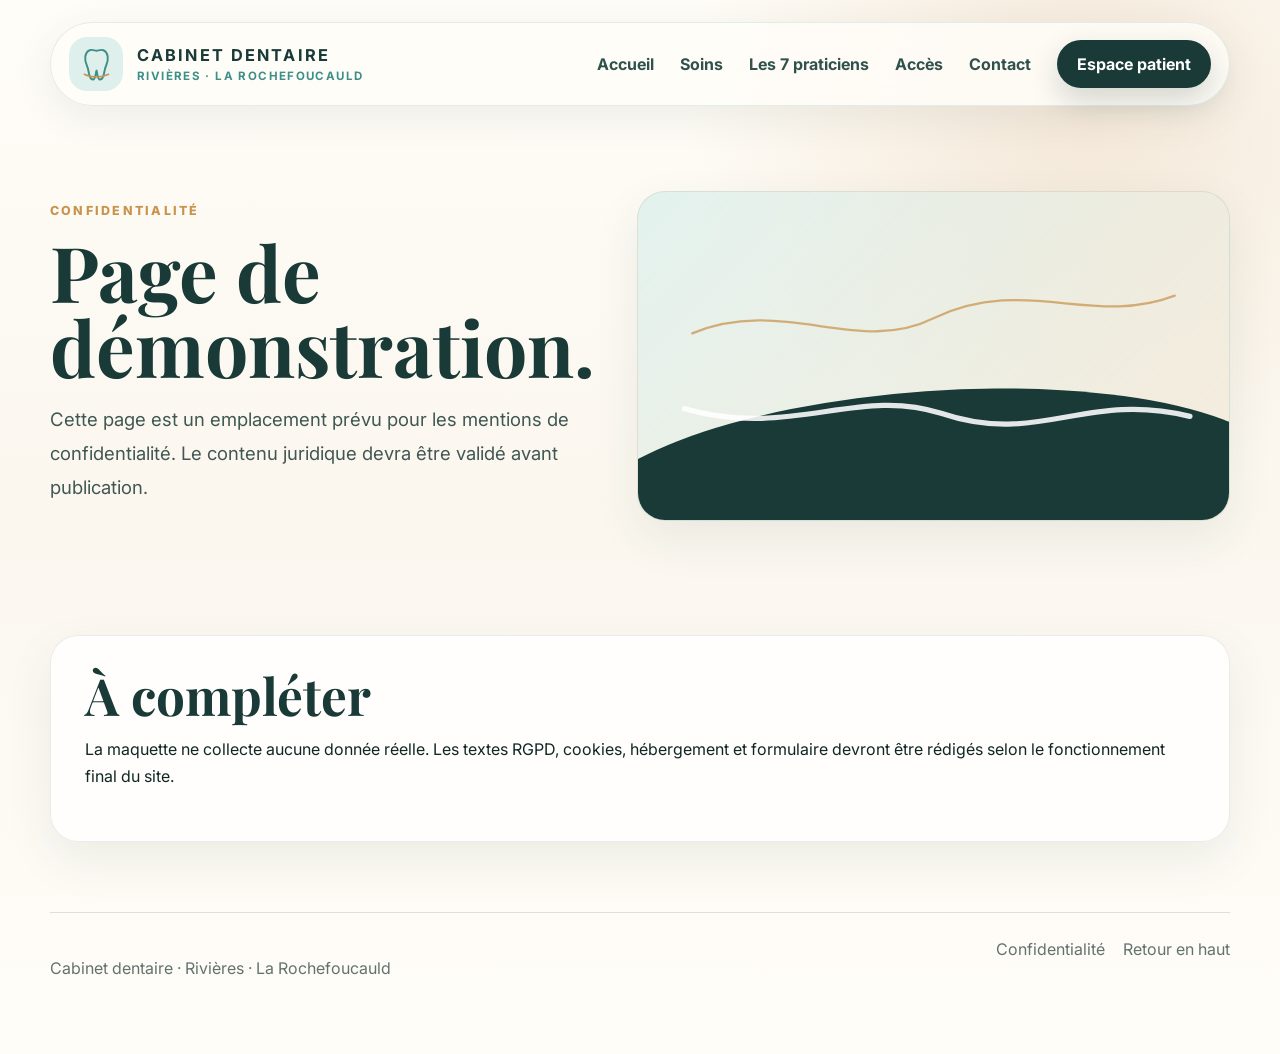
==== confidentialite.html @ 4828fe76 "Initial commit" ====
<!DOCTYPE html>
<html lang="fr">
<head>
  <meta charset="UTF-8" />
  <meta name="viewport" content="width=device-width, initial-scale=1.0" />
  <title>Confidentialité · Cabinet dentaire Rivières</title>
  <meta name="description" content="Page confidentialité de démonstration." />
  <link rel="preconnect" href="https://fonts.googleapis.com">
  <link rel="preconnect" href="https://fonts.gstatic.com" crossorigin>
  <link href="https://fonts.googleapis.com/css2?family=Inter:wght@400;500;600;700;800&family=Playfair+Display:wght@600;700&display=swap" rel="stylesheet">
  <link rel="stylesheet" href="style.css" />
</head>
<body>
  <header class="site-header" id="top">
    <a href="index.html" class="brand" aria-label="Accueil cabinet dentaire">
      <span class="brand-mark" aria-hidden="true">
        <svg viewBox="0 0 64 64" role="img">
          <path d="M20.8 8.6c4.7-2 8.2.9 11.2.9s6.5-2.9 11.2-.9c8.4 3.5 9.2 15.9 4.5 25.5-2.3 4.8-2.8 11.5-4.4 16.7-1 3.2-3.1 5.8-5.7 5.8-3.5 0-3.7-6.9-5.6-14.6-1.9 7.7-2.1 14.6-5.6 14.6-2.6 0-4.7-2.6-5.7-5.8-1.6-5.2-2.1-11.9-4.4-16.7C11.6 24.5 12.4 12.1 20.8 8.6Z" />
          <path d="M12 48c11 5.8 28.7 5.8 40 0" class="river" />
        </svg>
      </span>
      <span>
        <strong>Cabinet dentaire</strong>
        <small>Rivières · La Rochefoucauld</small>
      </span>
    </a>

    <button class="nav-toggle" aria-label="Ouvrir le menu" aria-expanded="false">
      <span></span><span></span><span></span>
    </button>

    <nav class="main-nav" aria-label="Navigation principale">
      <a href="index.html">Accueil</a>
      <a href="soins.html">Soins</a>
      <a href="praticiens.html">Les 7 praticiens</a>
      <a href="acces.html">Accès</a>
      <a href="contact.html">Contact</a>
      <a class="patient-link" href="espace-patient.html">Espace patient</a>
    </nav>
  </header>
  <main>
    <section class="page-hero">
      <div>
        <p class="eyebrow">Confidentialité</p>
        <h1>Page de démonstration.</h1>
        <p class="page-lead">Cette page est un emplacement prévu pour les mentions de confidentialité. Le contenu juridique devra être validé avant publication.</p>
      </div>
      <div class="long-card river-panel">
        <svg viewBox="0 0 720 300" aria-hidden="true">
          <path class="river-gold" d="M40 120 C160 70 260 150 360 100 C480 42 570 112 680 70" />
          <path class="river-white" d="M30 220 C170 260 260 190 370 226 C500 270 560 196 700 230" />
        </svg>
      </div>
    </section>
    <section class="soft-section">
      <div class="long-card">
        <h2>À compléter</h2>
        <p>La maquette ne collecte aucune donnée réelle. Les textes RGPD, cookies, hébergement et formulaire devront être rédigés selon le fonctionnement final du site.</p>
      </div>
    </section>
  </main>
  <footer>
    <p>Cabinet dentaire · Rivières · La Rochefoucauld</p>
    <div class="footer-links">
      <a href="confidentialite.html">Confidentialité</a>
      <a href="#top">Retour en haut</a>
    </div>
  </footer>
  <script src="script.js"></script>
</body>
</html>
---- style.css ----
:root {
  --ink: #193a37;
  --ink-dark: #102724;
  --teal: #3d8f88;
  --teal-soft: #dff0ec;
  --sand: #f4e6d1;
  --stone: #fbf7ef;
  --gold: #c8944d;
  --clay: #d8b48a;
  --white: #ffffff;
  --muted: #64726f;
  --shadow: 0 24px 70px rgba(16, 39, 36, 0.13);
  --radius: 28px;
}

* {
  box-sizing: border-box;
}
html {
  scroll-behavior: smooth;
}
body {
  margin: 0;
  font-family:
    Inter,
    system-ui,
    -apple-system,
    BlinkMacSystemFont,
    "Segoe UI",
    sans-serif;
  color: var(--ink-dark);
  background:
    radial-gradient(
      circle at 85% 10%,
      rgba(216, 180, 138, 0.28),
      transparent 28%
    ),
    linear-gradient(180deg, #fffdf8 0%, #fbf7ef 48%, #fffdf8 100%);
}

a {
  color: inherit;
  text-decoration: none;
}

.site-header {
  width: min(1180px, calc(100% - 36px));
  margin: 22px auto 0;
  min-height: 82px;
  display: flex;
  align-items: center;
  justify-content: space-between;
  gap: 28px;
  position: sticky;
  top: 14px;
  z-index: 10;
  padding: 14px 18px;
  border: 1px solid rgba(61, 143, 136, 0.14);
  border-radius: 999px;
  background: rgba(255, 253, 248, 0.86);
  backdrop-filter: blur(18px);
  box-shadow: 0 10px 40px rgba(25, 58, 55, 0.08);
}

.brand {
  display: flex;
  align-items: center;
  gap: 14px;
  min-width: 260px;
}
.brand-mark {
  width: 54px;
  height: 54px;
  display: grid;
  place-items: center;
  background: var(--teal-soft);
  border-radius: 18px;
}
.brand svg {
  width: 39px;
  fill: none;
  stroke: var(--teal);
  stroke-width: 3.2;
  stroke-linecap: round;
  stroke-linejoin: round;
}
.brand .river {
  stroke: var(--gold);
  stroke-width: 2.4;
}
.brand strong {
  display: block;
  text-transform: uppercase;
  letter-spacing: 0.13em;
  font-size: 1.02rem;
  color: var(--ink);
}
.brand small {
  display: block;
  margin-top: 4px;
  color: var(--teal);
  font-weight: 700;
  letter-spacing: 0.12em;
  text-transform: uppercase;
  font-size: 0.72rem;
}

.main-nav {
  display: flex;
  align-items: center;
  gap: 26px;
  font-weight: 700;
  color: #31514d;
}
.main-nav a:not(.patient-link) {
  position: relative;
  padding: 8px 0;
}
.main-nav a:not(.patient-link)::after {
  content: "";
  position: absolute;
  left: 0;
  right: 100%;
  bottom: 0;
  height: 2px;
  background: var(--gold);
  transition: 0.25s;
}
.main-nav a:hover::after {
  right: 0;
}
.patient-link {
  background: var(--ink);
  color: white;
  padding: 14px 20px;
  border-radius: 999px;
  box-shadow: 0 12px 30px rgba(16, 39, 36, 0.18);
}

.nav-toggle {
  display: none;
  border: 0;
  background: transparent;
  padding: 8px;
}
.nav-toggle span {
  display: block;
  width: 24px;
  height: 2px;
  background: var(--ink);
  margin: 5px;
}

.section-shell {
  width: min(1180px, calc(100% - 36px));
  margin-inline: auto;
}

.hero {
  min-height: 680px;
  display: grid;
  grid-template-columns: 0.92fr 1.08fr;
  align-items: center;
  gap: 48px;
  padding: 72px 0 42px;
}
.eyebrow {
  color: var(--gold);
  text-transform: uppercase;
  letter-spacing: 0.18em;
  font-size: 0.78rem;
  font-weight: 800;
}
h1,
h2 {
  font-family: "Playfair Display", Georgia, serif;
  margin: 0;
  color: var(--ink);
  line-height: 0.98;
}
h1 {
  font-size: clamp(3.2rem, 7vw, 6.7rem);
  max-width: 720px;
}
h2 {
  font-size: clamp(2.2rem, 4vw, 4rem);
}
.lead {
  font-size: 1.18rem;
  line-height: 1.8;
  max-width: 570px;
  color: #405753;
  margin: 28px 0 34px;
}
.hero-actions {
  display: flex;
  gap: 16px;
  flex-wrap: wrap;
}
.btn {
  border: 0;
  display: inline-flex;
  align-items: center;
  justify-content: center;
  gap: 10px;
  min-height: 54px;
  padding: 0 24px;
  border-radius: 16px;
  font-weight: 800;
  cursor: pointer;
  transition: 0.2s ease;
}
.btn:hover {
  transform: translateY(-2px);
}
.btn-primary {
  background: linear-gradient(135deg, var(--teal), var(--ink));
  color: white;
  box-shadow: 0 18px 40px rgba(61, 143, 136, 0.26);
}
.btn-secondary {
  background: rgba(255, 255, 255, 0.68);
  color: var(--ink);
  border: 1px solid rgba(25, 58, 55, 0.22);
}

.hero-art {
  min-height: 520px;
  position: relative;
  border-radius: 44px;
  overflow: hidden;
  background: linear-gradient(
    135deg,
    rgba(223, 240, 236, 0.88),
    rgba(244, 230, 209, 0.58)
  );
  box-shadow: var(--shadow);
}
.hero-art::before {
  content: "";
  position: absolute;
  inset: 12% -12% -18% 16%;
  background: var(--ink);
  border-radius: 52% 48% 0 0;
  transform: rotate(-7deg);
}
.hero-art::after {
  content: "";
  position: absolute;
  width: 310px;
  height: 310px;
  border: 1px solid rgba(200, 148, 77, 0.55);
  border-radius: 50%;
  right: 9%;
  top: 10%;
}
.sun-disc {
  position: absolute;
  width: 330px;
  height: 330px;
  border-radius: 50%;
  background: rgba(255, 253, 248, 0.78);
  left: 8%;
  top: 10%;
}
.local-line {
  position: absolute;
  inset: 4% 4% 0 4%;
  width: 92%;
  height: 92%;
  z-index: 2;
}
.local-line path {
  fill: none;
  stroke-linecap: round;
  stroke-linejoin: round;
}
.line-stone {
  stroke: rgba(200, 148, 77, 0.72);
  stroke-width: 3;
}
.line-river {
  stroke: rgba(255, 255, 255, 0.85);
  stroke-width: 7;
}
.line-river.second {
  stroke-width: 3;
  opacity: 0.72;
}
.castle,
.bridge {
  fill: none;
  stroke: #fff9ef;
  stroke-width: 3;
  stroke-linecap: round;
  stroke-linejoin: round;
}
.quote-card {
  position: absolute;
  z-index: 3;
  right: 34px;
  bottom: 34px;
  width: 230px;
  padding: 22px;
  color: white;
  border: 1px solid rgba(255, 255, 255, 0.28);
  background: rgba(25, 58, 55, 0.38);
  backdrop-filter: blur(12px);
  border-radius: 24px;
}
.quote-card span {
  font-family: "Playfair Display";
  font-size: 4rem;
  color: var(--sand);
}
.quote-card p {
  margin: 0;
  line-height: 1.5;
}

.signature-band {
  width: min(1080px, calc(100% - 36px));
  margin: -24px auto 70px;
  display: grid;
  grid-template-columns: repeat(3, 1fr);
  border-radius: 26px;
  background: white;
  box-shadow: var(--shadow);
  overflow: hidden;
  position: relative;
  z-index: 2;
}
.signature-band div {
  padding: 25px 32px;
  border-right: 1px solid #eee2d0;
}
.signature-band div:last-child {
  border-right: 0;
}
.signature-band strong {
  display: block;
  color: var(--ink);
  font-size: 1.05rem;
}
.signature-band span {
  color: var(--muted);
  font-size: 0.94rem;
}

.section-heading {
  max-width: 760px;
  margin-bottom: 34px;
}
.section-heading.centered {
  margin-inline: auto;
  text-align: center;
}
.intro {
  padding: 30px 0 90px;
}
.intro-grid,
.care-grid {
  display: grid;
  grid-template-columns: repeat(3, 1fr);
  gap: 22px;
}
.intro-grid article,
.care-grid article,
.practitioner,
.info-card,
.map-card,
.demo-card {
  background: rgba(255, 255, 255, 0.78);
  border: 1px solid rgba(25, 58, 55, 0.09);
  border-radius: var(--radius);
  padding: 28px;
  box-shadow: 0 18px 48px rgba(25, 58, 55, 0.08);
}
h3 {
  margin: 0 0 10px;
  color: var(--ink);
}
p {
  line-height: 1.7;
}

.care-section {
  padding: 82px 0;
  background: linear-gradient(135deg, #143431, #1d5852);
  color: white;
  position: relative;
  overflow: hidden;
}
.care-section::before {
  content: "";
  position: absolute;
  inset: auto -10% -38% -10%;
  height: 260px;
  background: #fffdf8;
  border-radius: 50% 50% 0 0;
}
.care-section h2,
.care-section h3 {
  color: white;
}
.care-grid {
  grid-template-columns: repeat(4, 1fr);
  position: relative;
  z-index: 1;
}
.care-grid article {
  background: rgba(255, 255, 255, 0.1);
  border-color: rgba(255, 255, 255, 0.18);
  color: #edf8f6;
}
.care-grid span {
  color: var(--sand);
  font-weight: 900;
}

.team {
  padding: 90px 0;
}
.team-grid {
  display: grid;
  grid-template-columns: repeat(7, 1fr);
  gap: 14px;
}
.practitioner {
  text-align: center;
  padding: 18px 14px;
}
.avatar {
  width: 70px;
  height: 70px;
  margin: 0 auto 14px;
  border-radius: 22px;
  display: grid;
  place-items: center;
  font-weight: 900;
  color: var(--ink);
  background: linear-gradient(135deg, var(--teal-soft), var(--sand));
}
.practitioner h3 {
  font-size: 1rem;
}
.practitioner p {
  margin: 0;
  color: var(--muted);
  font-size: 0.88rem;
}
.note {
  color: var(--muted);
  font-size: 0.9rem;
  margin-top: 18px;
}

.patient-preview {
  padding: 86px 0;
  background: linear-gradient(
    90deg,
    rgba(244, 230, 209, 0.48),
    rgba(223, 240, 236, 0.64)
  );
}
.patient-grid {
  display: grid;
  grid-template-columns: 1fr 0.9fr;
  gap: 32px;
  align-items: center;
}
.demo-card label {
  font-weight: 800;
  color: var(--ink);
}
.code-row {
  display: flex;
  gap: 12px;
  margin: 12px 0 16px;
}
input {
  width: 100%;
  height: 54px;
  border-radius: 16px;
  border: 1px solid rgba(25, 58, 55, 0.18);
  padding: 0 16px;
  font: inherit;
  background: white;
}
.appointment-result {
  min-height: 86px;
  border-radius: 18px;
  background: #fffaf2;
  padding: 16px;
  color: #334946;
}

.infos {
  display: grid;
  grid-template-columns: 1.2fr 0.8fr;
  gap: 24px;
  padding: 90px 0;
}
.info-list p {
  display: grid;
  grid-template-columns: 150px 1fr;
  gap: 16px;
  margin: 18px 0;
}
.info-list strong {
  color: var(--gold);
}
.map-card {
  min-height: 280px;
  display: grid;
  place-items: center;
  text-align: center;
  background:
    radial-gradient(circle, rgba(61, 143, 136, 0.2), transparent 62%),
    linear-gradient(135deg, #fff, #f4e6d1);
}
.map-pin {
  width: 38px;
  height: 38px;
  border: 10px solid var(--teal);
  border-radius: 50% 50% 50% 0;
  transform: rotate(-45deg);
}
.map-card p {
  font-weight: 800;
  color: var(--ink);
}

footer {
  width: min(1180px, calc(100% - 36px));
  margin: 0 auto 30px;
  padding: 26px 0;
  display: flex;
  justify-content: space-between;
  color: var(--muted);
  border-top: 1px solid rgba(25, 58, 55, 0.14);
}

@media (max-width: 980px) {
  .site-header {
    border-radius: 28px;
    align-items: flex-start;
  }
  .nav-toggle {
    display: block;
    margin-top: 8px;
  }
  .main-nav {
    display: none;
    position: absolute;
    left: 18px;
    right: 18px;
    top: 78px;
    padding: 18px;
    border-radius: 24px;
    background: white;
    flex-direction: column;
    align-items: stretch;
    box-shadow: var(--shadow);
  }
  .main-nav.open {
    display: flex;
  }
  .hero,
  .patient-grid,
  .infos {
    grid-template-columns: 1fr;
  }
  .hero {
    padding-top: 42px;
  }
  .intro-grid,
  .care-grid {
    grid-template-columns: 1fr 1fr;
  }
  .team-grid {
    grid-template-columns: repeat(3, 1fr);
  }
}

@media (max-width: 640px) {
  .brand {
    min-width: 0;
  }
  .brand strong {
    font-size: 0.86rem;
  }
  .brand small {
    font-size: 0.62rem;
  }
  .hero-art {
    min-height: 380px;
    border-radius: 28px;
  }
  .signature-band,
  .intro-grid,
  .care-grid,
  .team-grid {
    grid-template-columns: 1fr;
  }
  .signature-band div {
    border-right: 0;
    border-bottom: 1px solid #eee2d0;
  }
  .code-row {
    flex-direction: column;
  }
  .info-list p {
    grid-template-columns: 1fr;
    gap: 0;
  }
  footer {
    flex-direction: column;
    gap: 8px;
  }
}

/* --- Déclinaison pages complètes --- */
.main-nav a.active:not(.patient-link)::after {
  right: 0;
}
.page-hero {
  width: min(1180px, calc(100% - 36px));
  margin: 0 auto;
  padding: 82px 0 42px;
  display: grid;
  grid-template-columns: 0.88fr 1.12fr;
  gap: 42px;
  align-items: center;
}
.page-hero .hero-art {
  min-height: 390px;
}
.page-hero h1 {
  font-size: clamp(3rem, 6vw, 5.7rem);
}
.page-lead {
  font-size: 1.16rem;
  line-height: 1.82;
  color: #405753;
  max-width: 620px;
}
.soft-section {
  width: min(1180px, calc(100% - 36px));
  margin: 0 auto;
  padding: 70px 0;
}
.two-column {
  display: grid;
  grid-template-columns: 1fr 1fr;
  gap: 24px;
  align-items: start;
}
.long-card {
  background: rgba(255, 255, 255, 0.78);
  border: 1px solid rgba(25, 58, 55, 0.09);
  border-radius: var(--radius);
  padding: 34px;
  box-shadow: 0 18px 48px rgba(25, 58, 55, 0.08);
}
.service-list {
  display: grid;
  gap: 16px;
}
.service-item {
  display: grid;
  grid-template-columns: 62px 1fr;
  gap: 18px;
  align-items: flex-start;
  background: rgba(255, 255, 255, 0.78);
  border: 1px solid rgba(25, 58, 55, 0.09);
  border-radius: 24px;
  padding: 20px;
}
.service-num {
  width: 52px;
  height: 52px;
  display: grid;
  place-items: center;
  border-radius: 18px;
  background: linear-gradient(135deg, var(--teal-soft), var(--sand));
  color: var(--ink);
  font-weight: 900;
}
.river-panel {
  position: relative;
  overflow: hidden;
  min-height: 330px;
  background: linear-gradient(
    135deg,
    rgba(223, 240, 236, 0.88),
    rgba(244, 230, 209, 0.58)
  );
}
.river-panel::before {
  content: "";
  position: absolute;
  left: -10%;
  right: -10%;
  bottom: -28%;
  height: 220px;
  background: var(--ink);
  border-radius: 50% 50% 0 0;
  transform: rotate(-4deg);
}
.river-panel svg {
  position: absolute;
  inset: 24px;
  width: calc(100% - 48px);
  height: calc(100% - 48px);
  z-index: 2;
}
.river-panel path {
  fill: none;
  stroke-linecap: round;
  stroke-linejoin: round;
}
.river-white {
  stroke: rgba(255, 255, 255, 0.88);
  stroke-width: 7;
}
.river-gold {
  stroke: rgba(200, 148, 77, 0.72);
  stroke-width: 3;
}
.patient-hero-card {
  background: rgba(255, 255, 255, 0.82);
  border: 1px solid rgba(190, 167, 120, 0.28);
  border-radius: 28px;
  padding: 2rem;
  box-shadow: 0 24px 70px rgba(40, 48, 63, 0.12);
  backdrop-filter: blur(18px);
}

.patient-hero-card h2 {
  margin: 0.4rem 0 0.8rem;
  font-family: "Playfair Display", serif;
  font-size: clamp(1.8rem, 3vw, 2.6rem);
  color: var(--ink);
}

.patient-hero-card > p {
  color: var(--muted);
  line-height: 1.7;
  margin-bottom: 1.4rem;
}

.patient-hero-list {
  display: grid;
  gap: 0.9rem;
}

.patient-hero-list div {
  display: grid;
  grid-template-columns: auto 1fr;
  gap: 0.9rem;
  align-items: center;
  padding: 1rem;
  border-radius: 18px;
  background: rgba(246, 239, 224, 0.7);
}

.patient-hero-list span {
  width: 38px;
  height: 38px;
  border-radius: 50%;
  display: grid;
  place-items: center;
  font-weight: 800;
  color: var(--gold-dark);
  background: #fff;
  box-shadow: 0 10px 25px rgba(40, 48, 63, 0.08);
}

.patient-hero-list p {
  margin: 0;
  color: var(--ink);
  font-weight: 600;
}
.patient-hero-visual {
  position: relative;
  min-height: 360px;
  border-radius: 34px;
  overflow: hidden;
  background:
    radial-gradient(
      circle at 72% 24%,
      rgba(190, 167, 120, 0.24),
      transparent 30%
    ),
    radial-gradient(
      circle at 28% 72%,
      rgba(90, 130, 126, 0.18),
      transparent 34%
    ),
    linear-gradient(
      135deg,
      rgba(255, 255, 255, 0.78),
      rgba(246, 239, 224, 0.62)
    );
  border: 1px solid rgba(190, 167, 120, 0.22);
  box-shadow: 0 28px 80px rgba(40, 48, 63, 0.1);
}

.patient-hero-visual::before {
  content: "";
  position: absolute;
  inset: 42px;
  border-radius: 50%;
  border: 1px solid rgba(190, 167, 120, 0.26);
  transform: rotate(-12deg);
}

.patient-hero-visual::after {
  content: "";
  position: absolute;
  width: 260px;
  height: 260px;
  right: -70px;
  bottom: -80px;
  border-radius: 50%;
  background: rgba(255, 255, 255, 0.48);
  box-shadow: inset 0 0 0 1px rgba(190, 167, 120, 0.2);
}

.patient-orb {
  position: absolute;
  border-radius: 50%;
  background: rgba(255, 255, 255, 0.68);
  box-shadow: 0 22px 55px rgba(40, 48, 63, 0.1);
}

.patient-orb-main {
  width: 170px;
  height: 170px;
  top: 58px;
  right: 82px;
}

.patient-orb-small {
  width: 74px;
  height: 74px;
  left: 86px;
  bottom: 72px;
}

.patient-lines {
  position: absolute;
  inset: 0;
  width: 100%;
  height: 100%;
}

.patient-line {
  fill: none;
  stroke-width: 5;
  stroke-linecap: round;
  opacity: 0.72;
}

.patient-line-gold {
  stroke: rgba(190, 167, 120, 0.78);
}

.patient-line-green {
  stroke: rgba(90, 130, 126, 0.68);
}

.patient-floating-icon {
  position: absolute;
  display: grid;
  place-items: center;
  background: rgba(255, 255, 255, 0.86);
  border: 1px solid rgba(190, 167, 120, 0.24);
  border-radius: 24px;
  box-shadow: 0 18px 45px rgba(40, 48, 63, 0.12);
}

.patient-floating-icon-top {
  width: 86px;
  height: 86px;
  top: 76px;
  right: 118px;
}

.patient-floating-icon-bottom {
  width: 70px;
  height: 70px;
  left: 110px;
  bottom: 88px;
}

.patient-floating-icon span {
  width: 34px;
  height: 34px;
  border-radius: 10px;
  border: 2px solid rgba(90, 130, 126, 0.72);
  position: relative;
}

.patient-floating-icon span::before,
.patient-floating-icon span::after {
  content: "";
  position: absolute;
  background: rgba(190, 167, 120, 0.82);
}

.patient-floating-icon span::before {
  width: 18px;
  height: 2px;
  left: 6px;
  top: 10px;
}

.patient-floating-icon span::after {
  width: 2px;
  height: 18px;
  left: 15px;
  top: 6px;
}

.patient-dots {
  position: absolute;
  right: 54px;
  bottom: 62px;
  display: grid;
  grid-template-columns: repeat(3, 8px);
  gap: 12px;
  opacity: 0.55;
}

.patient-dots i {
  width: 8px;
  height: 8px;
  border-radius: 50%;
  background: rgba(90, 130, 126, 0.8);
}

@media (max-width: 760px) {
  .patient-hero-visual {
    min-height: 250px;
  }

  .patient-orb-main {
    width: 130px;
    height: 130px;
    right: 46px;
  }
}
.page-hero-patient {
  display: block;
  max-width: 920px;
  margin-inline: auto;
  text-align: center;
  padding-bottom: 3rem;
}

.page-hero-patient .page-lead {
  max-width: 680px;
  margin-inline: auto;
}
.patient-access-visual {
  position: relative;
  min-height: 360px;
  display: grid;
  place-items: center;
}

.access-panel {
  position: relative;
  z-index: 2;
  width: min(100%, 420px);
  padding: 2rem;
  border-radius: 30px;
  background: rgba(255, 255, 255, 0.84);
  border: 1px solid rgba(190, 167, 120, 0.28);
  box-shadow: 0 28px 80px rgba(40, 48, 63, 0.12);
  backdrop-filter: blur(16px);
}

.access-icon {
  width: 72px;
  height: 72px;
  border-radius: 22px;
  display: grid;
  place-items: center;
  margin-bottom: 1.2rem;
  background: rgba(246, 239, 224, 0.9);
  color: var(--green);
}

.access-icon svg {
  width: 38px;
  height: 38px;
  fill: none;
  stroke: currentColor;
  stroke-width: 2.3;
  stroke-linecap: round;
  stroke-linejoin: round;
}

.access-panel h2 {
  margin: 0.45rem 0 0.8rem;
  font-family: "Playfair Display", serif;
  font-size: clamp(1.8rem, 3vw, 2.45rem);
  line-height: 1.05;
  color: var(--ink);
}

.access-panel p:not(.eyebrow) {
  margin: 0;
  color: var(--muted);
  line-height: 1.7;
}

.access-decoration {
  position: absolute;
  border-radius: 999px;
  pointer-events: none;
}

.access-decoration-one {
  width: 320px;
  height: 320px;
  background: rgba(190, 167, 120, 0.16);
  right: 10px;
  top: 10px;
}

.access-decoration-two {
  width: 210px;
  height: 210px;
  background: rgba(90, 130, 126, 0.14);
  left: 20px;
  bottom: 20px;
}

.patient-access-visual::before {
  content: "";
  position: absolute;
  width: 86%;
  height: 2px;
  background: linear-gradient(
    90deg,
    transparent,
    rgba(190, 167, 120, 0.5),
    rgba(90, 130, 126, 0.45),
    transparent
  );
  transform: rotate(-18deg);
}

@media (max-width: 760px) {
  .patient-access-visual {
    min-height: auto;
    margin-top: 1.5rem;
  }

  .access-panel {
    width: 100%;
  }
}
.patient-page-grid {
  display: grid;
  grid-template-columns: 0.92fr 1.08fr;
  gap: 30px;
  align-items: start;
}
.steps {
  display: grid;
  gap: 14px;
}
.step {
  display: flex;
  gap: 16px;
  align-items: flex-start;
  background: rgba(255, 255, 255, 0.78);
  border: 1px solid rgba(25, 58, 55, 0.09);
  border-radius: 22px;
  padding: 18px;
}
.step span {
  width: 38px;
  height: 38px;
  flex: 0 0 38px;
  border-radius: 14px;
  display: grid;
  place-items: center;
  background: var(--teal-soft);
  color: var(--ink);
  font-weight: 900;
}
.contact-grid {
  display: grid;
  grid-template-columns: 0.9fr 1.1fr;
  gap: 24px;
}
textarea {
  width: 100%;
  min-height: 132px;
  resize: vertical;
  border-radius: 16px;
  border: 1px solid rgba(25, 58, 55, 0.18);
  padding: 16px;
  font: inherit;
  background: white;
}
.form-stack {
  display: grid;
  gap: 12px;
}
.form-stack input {
  margin: 0;
}
.real-map {
  width: 100%;
  min-height: 360px;
  border: 0;
  border-radius: var(--radius);
  box-shadow: 0 18px 48px rgba(25, 58, 55, 0.08);
}
.home-map-wrap {
  width: min(1180px, calc(100% - 36px));
  margin: 0 auto 90px;
}
.home-map-grid {
  display: grid;
  grid-template-columns: 0.85fr 1.15fr;
  gap: 24px;
  align-items: center;
}
.disclaimer {
  margin-top: 18px;
  padding: 16px 18px;
  border-radius: 18px;
  background: #fffaf2;
  color: #576966;
  border: 1px solid rgba(200, 148, 77, 0.22);
}
.footer-links {
  display: flex;
  gap: 18px;
  flex-wrap: wrap;
}
@media (max-width: 980px) {
  .page-hero,
  .two-column,
  .patient-page-grid,
  .contact-grid,
  .home-map-grid {
    grid-template-columns: 1fr;
  }
  .page-hero {
    padding-top: 42px;
  }
}
@media (max-width: 640px) {
  .service-item {
    grid-template-columns: 1fr;
  }
}
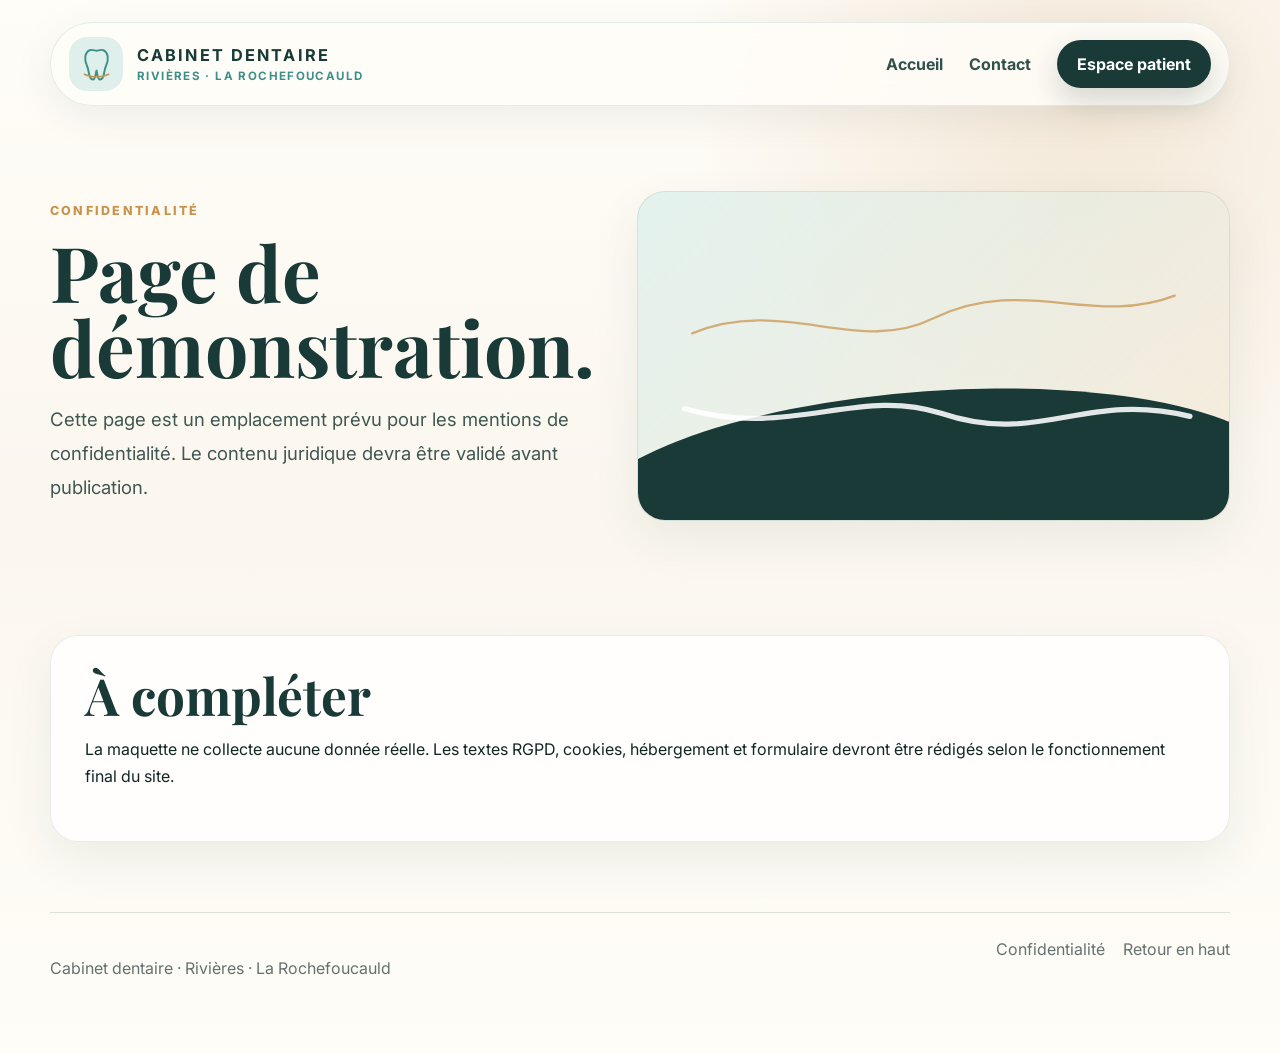
==== commit f23b951b: "Add files via upload" ====
--- a/confidentialite.html
+++ b/confidentialite.html
@@ -1,71 +1,94 @@
-<!DOCTYPE html>
+<!doctype html>
 <html lang="fr">
-<head>
-  <meta charset="UTF-8" />
-  <meta name="viewport" content="width=device-width, initial-scale=1.0" />
-  <title>Confidentialité · Cabinet dentaire Rivières</title>
-  <meta name="description" content="Page confidentialité de démonstration." />
-  <link rel="preconnect" href="https://fonts.googleapis.com">
-  <link rel="preconnect" href="https://fonts.gstatic.com" crossorigin>
-  <link href="https://fonts.googleapis.com/css2?family=Inter:wght@400;500;600;700;800&family=Playfair+Display:wght@600;700&display=swap" rel="stylesheet">
-  <link rel="stylesheet" href="style.css" />
-</head>
-<body>
-  <header class="site-header" id="top">
-    <a href="index.html" class="brand" aria-label="Accueil cabinet dentaire">
-      <span class="brand-mark" aria-hidden="true">
-        <svg viewBox="0 0 64 64" role="img">
-          <path d="M20.8 8.6c4.7-2 8.2.9 11.2.9s6.5-2.9 11.2-.9c8.4 3.5 9.2 15.9 4.5 25.5-2.3 4.8-2.8 11.5-4.4 16.7-1 3.2-3.1 5.8-5.7 5.8-3.5 0-3.7-6.9-5.6-14.6-1.9 7.7-2.1 14.6-5.6 14.6-2.6 0-4.7-2.6-5.7-5.8-1.6-5.2-2.1-11.9-4.4-16.7C11.6 24.5 12.4 12.1 20.8 8.6Z" />
-          <path d="M12 48c11 5.8 28.7 5.8 40 0" class="river" />
-        </svg>
-      </span>
-      <span>
-        <strong>Cabinet dentaire</strong>
-        <small>Rivières · La Rochefoucauld</small>
-      </span>
-    </a>
+  <head>
+    <meta charset="UTF-8" />
+    <meta name="viewport" content="width=device-width, initial-scale=1.0" />
+    <title>Confidentialité · Cabinet dentaire Rivières</title>
+    <meta name="description" content="Page confidentialité de démonstration." />
+    <link rel="preconnect" href="https://fonts.googleapis.com" />
+    <link rel="preconnect" href="https://fonts.gstatic.com" crossorigin />
+    <link
+      href="https://fonts.googleapis.com/css2?family=Inter:wght@400;500;600;700;800&family=Playfair+Display:wght@600;700&display=swap"
+      rel="stylesheet"
+    />
+    <link rel="stylesheet" href="style.css" />
+  </head>
+  <body>
+    <header class="site-header" id="top">
+      <a href="index.html" class="brand" aria-label="Accueil cabinet dentaire">
+        <span class="brand-mark" aria-hidden="true">
+          <svg viewBox="0 0 64 64" role="img">
+            <path
+              d="M20.8 8.6c4.7-2 8.2.9 11.2.9s6.5-2.9 11.2-.9c8.4 3.5 9.2 15.9 4.5 25.5-2.3 4.8-2.8 11.5-4.4 16.7-1 3.2-3.1 5.8-5.7 5.8-3.5 0-3.7-6.9-5.6-14.6-1.9 7.7-2.1 14.6-5.6 14.6-2.6 0-4.7-2.6-5.7-5.8-1.6-5.2-2.1-11.9-4.4-16.7C11.6 24.5 12.4 12.1 20.8 8.6Z"
+            />
+            <path d="M12 48c11 5.8 28.7 5.8 40 0" class="river" />
+          </svg>
+        </span>
+        <span>
+          <strong>Cabinet dentaire</strong>
+          <small>Rivières · La Rochefoucauld</small>
+        </span>
+      </a>
 
-    <button class="nav-toggle" aria-label="Ouvrir le menu" aria-expanded="false">
-      <span></span><span></span><span></span>
-    </button>
+      <button
+        class="nav-toggle"
+        aria-label="Ouvrir le menu"
+        aria-expanded="false"
+      >
+        <span></span><span></span><span></span>
+      </button>
 
-    <nav class="main-nav" aria-label="Navigation principale">
-      <a href="index.html">Accueil</a>
-      <a href="soins.html">Soins</a>
+      <nav class="main-nav" aria-label="Navigation principale">
+        <a href="index.html">Accueil</a>
+        <!-- <a href="soins.html">Soins</a>
       <a href="praticiens.html">Les 7 praticiens</a>
-      <a href="acces.html">Accès</a>
-      <a href="contact.html">Contact</a>
-      <a class="patient-link" href="espace-patient.html">Espace patient</a>
-    </nav>
-  </header>
-  <main>
-    <section class="page-hero">
-      <div>
-        <p class="eyebrow">Confidentialité</p>
-        <h1>Page de démonstration.</h1>
-        <p class="page-lead">Cette page est un emplacement prévu pour les mentions de confidentialité. Le contenu juridique devra être validé avant publication.</p>
+      <a href="acces.html">Accès</a> -->
+        <a href="contact.html">Contact</a>
+        <a class="patient-link" href="espace-patient.html">Espace patient</a>
+      </nav>
+    </header>
+    <main>
+      <section class="page-hero">
+        <div>
+          <p class="eyebrow">Confidentialité</p>
+          <h1>Page de démonstration.</h1>
+          <p class="page-lead">
+            Cette page est un emplacement prévu pour les mentions de
+            confidentialité. Le contenu juridique devra être validé avant
+            publication.
+          </p>
+        </div>
+        <div class="long-card river-panel">
+          <svg viewBox="0 0 720 300" aria-hidden="true">
+            <path
+              class="river-gold"
+              d="M40 120 C160 70 260 150 360 100 C480 42 570 112 680 70"
+            />
+            <path
+              class="river-white"
+              d="M30 220 C170 260 260 190 370 226 C500 270 560 196 700 230"
+            />
+          </svg>
+        </div>
+      </section>
+      <section class="soft-section">
+        <div class="long-card">
+          <h2>À compléter</h2>
+          <p>
+            La maquette ne collecte aucune donnée réelle. Les textes RGPD,
+            cookies, hébergement et formulaire devront être rédigés selon le
+            fonctionnement final du site.
+          </p>
+        </div>
+      </section>
+    </main>
+    <footer>
+      <p>Cabinet dentaire · Rivières · La Rochefoucauld</p>
+      <div class="footer-links">
+        <a href="confidentialite.html">Confidentialité</a>
+        <a href="#top">Retour en haut</a>
       </div>
-      <div class="long-card river-panel">
-        <svg viewBox="0 0 720 300" aria-hidden="true">
-          <path class="river-gold" d="M40 120 C160 70 260 150 360 100 C480 42 570 112 680 70" />
-          <path class="river-white" d="M30 220 C170 260 260 190 370 226 C500 270 560 196 700 230" />
-        </svg>
-      </div>
-    </section>
-    <section class="soft-section">
-      <div class="long-card">
-        <h2>À compléter</h2>
-        <p>La maquette ne collecte aucune donnée réelle. Les textes RGPD, cookies, hébergement et formulaire devront être rédigés selon le fonctionnement final du site.</p>
-      </div>
-    </section>
-  </main>
-  <footer>
-    <p>Cabinet dentaire · Rivières · La Rochefoucauld</p>
-    <div class="footer-links">
-      <a href="confidentialite.html">Confidentialité</a>
-      <a href="#top">Retour en haut</a>
-    </div>
-  </footer>
-  <script src="script.js"></script>
-</body>
-</html>+    </footer>
+    <script src="script.js"></script>
+  </body>
+</html>
--- a/style.css
+++ b/style.css
@@ -37,7 +37,13 @@
     ),
     linear-gradient(180deg, #fffdf8 0%, #fbf7ef 48%, #fffdf8 100%);
 }
-
+.infos iframe,
+.real-map {
+  width: 100%;
+  max-width: 100%;
+  display: block;
+  border-radius: var(--radius);
+}
 a {
   color: inherit;
   text-decoration: none;
@@ -1163,4 +1169,35 @@
   .service-item {
     grid-template-columns: 1fr;
   }
-}
+  .hero-art {
+    display: block;
+    min-height: auto;
+    border-radius: 0;
+    background: transparent;
+    box-shadow: none;
+    overflow: visible;
+  }
+
+  .hero-art::before,
+  .hero-art::after,
+  .hero-art .sun-disc,
+  .hero-art .local-line {
+    display: none;
+  }
+
+  .quote-card {
+    position: static;
+    width: 100%;
+    margin-top: 8px;
+    padding: 22px;
+    color: var(--ink);
+    background: rgba(255, 255, 255, 0.82);
+    border: 1px solid rgba(25, 58, 55, 0.09);
+    box-shadow: 0 18px 48px rgba(25, 58, 55, 0.08);
+    backdrop-filter: none;
+  }
+
+  .quote-card span {
+    color: var(--gold);
+  }
+}
